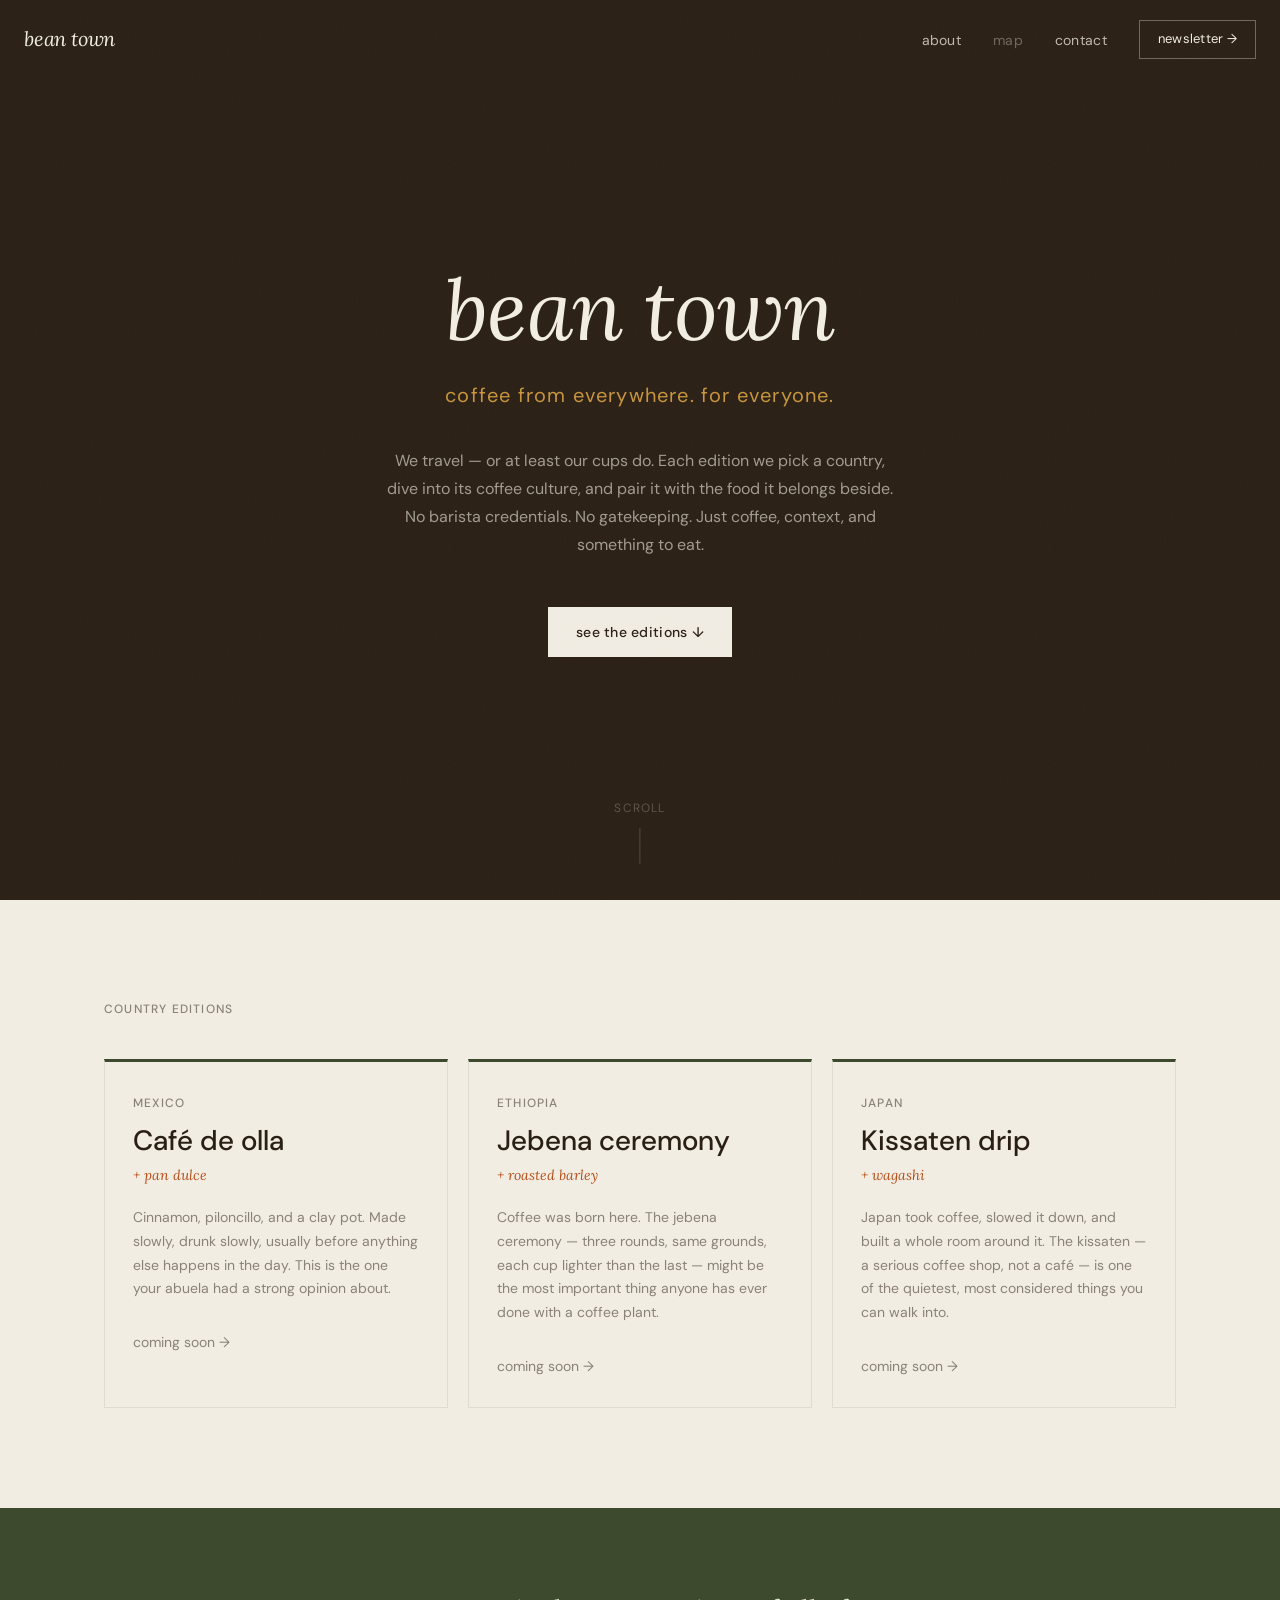
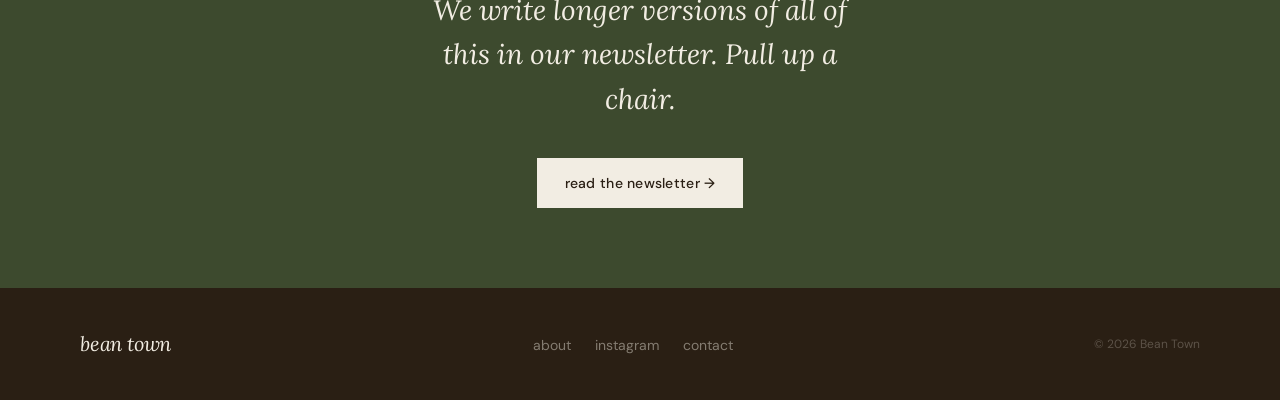
==== index.html @ 95173f51 "Initial commit — Bean Town v1" ====
<!DOCTYPE html>
<html lang="en">
<head>
  <meta charset="UTF-8">
  <meta name="viewport" content="width=device-width, initial-scale=1.0">
  <title>Bean Town — coffee from everywhere. for everyone.</title>
  <meta name="description" content="Bean Town is a coffee culture education brand. We explore the world through what people drink and what they eat alongside it. No gatekeeping. No extraction ratios.">
  <meta property="og:title" content="Bean Town">
  <meta property="og:description" content="Coffee from everywhere. For everyone.">
  <meta property="og:image" content="/assets/og-image.png">
  <meta property="og:type" content="website">
  <!-- TODO: Add og:url once domain is registered -->
  <meta name="twitter:card" content="summary_large_image">
  <link rel="preconnect" href="https://fonts.googleapis.com">
  <link rel="preconnect" href="https://fonts.gstatic.com" crossorigin>
  <link href="https://fonts.googleapis.com/css2?family=DM+Sans:ital,opsz,wght@0,9..40,400;0,9..40,500;1,9..40,400&family=Lora:ital,wght@1,400&display=swap" rel="stylesheet">
  <link rel="stylesheet" href="css/style.css">
</head>
<body>

  <!-- ─── Navigation ─── -->
  <nav class="site-nav" id="site-nav" role="navigation" aria-label="Main navigation">
    <a href="/" class="nav-logo" aria-label="Bean Town home">
      <span class="logo-text logo-text--light">bean town</span>
    </a>
    <ul class="nav-links" role="list">
      <li><a href="about.html">about</a></li>
      <!-- Map is blocked — coming soon -->
      <li><a href="map.html" class="muted" tabindex="-1" aria-hidden="true">map</a></li>
      <li><a href="contact.html">contact</a></li>
      <!-- TODO: Replace # with Substack URL once set up -->
      <li><a href="#" class="btn btn--outline">newsletter →</a></li>
    </ul>
    <button class="nav-toggle" id="nav-toggle" aria-label="Open navigation menu" aria-expanded="false">
      <span></span>
      <span></span>
      <span></span>
    </button>
  </nav>

  <!-- Mobile fullscreen menu -->
  <div class="mobile-menu" id="mobile-menu" aria-hidden="true" role="dialog" aria-label="Navigation menu">
    <a href="about.html">about</a>
    <a href="map.html" class="muted" aria-hidden="true">map (coming soon)</a>
    <a href="contact.html">contact</a>
    <!-- TODO: Replace # with Substack URL once set up -->
    <a href="#">newsletter →</a>
  </div>

  <main>

    <!-- ─── Hero ─── -->
    <section class="hero" aria-label="Introduction">
      <p class="hero__wordmark logo-text logo-text--light">bean town</p>
      <p class="hero__tagline">coffee from everywhere. for everyone.</p>
      <p class="hero__intro">
        We travel — or at least our cups do. Each edition we pick a country, dive into its coffee
        culture, and pair it with the food it belongs beside. No barista credentials. No gatekeeping.
        Just coffee, context, and something to eat.
      </p>
      <a href="#editions" class="btn btn--cream">see the editions ↓</a>
      <span class="hero__scroll" aria-hidden="true">scroll</span>
    </section>

    <!-- ─── Country editions ─── -->
    <section class="editions" id="editions" aria-label="Country editions">
      <p class="section-label">country editions</p>
      <div class="cards-grid">

        <article class="card">
          <p class="card__country">Mexico</p>
          <h2 class="card__prep">Café de olla</h2>
          <p class="card__pairing">+ pan dulce</p>
          <p class="card__copy">
            Cinnamon, piloncillo, and a clay pot. Made slowly, drunk slowly,
            usually before anything else happens in the day. This is the one
            your abuela had a strong opinion about.
          </p>
          <!-- TODO: Replace # with Substack edition URL once published -->
          <span class="card__link card__link--muted" aria-label="Coming soon">coming soon →</span>
        </article>

        <article class="card">
          <p class="card__country">Ethiopia</p>
          <h2 class="card__prep">Jebena ceremony</h2>
          <p class="card__pairing">+ roasted barley</p>
          <p class="card__copy">
            Coffee was born here. The jebena ceremony — three rounds, same grounds,
            each cup lighter than the last — might be the most important thing
            anyone has ever done with a coffee plant.
          </p>
          <!-- TODO: Replace # with Substack edition URL once published -->
          <span class="card__link card__link--muted" aria-label="Coming soon">coming soon →</span>
        </article>

        <article class="card">
          <p class="card__country">Japan</p>
          <h2 class="card__prep">Kissaten drip</h2>
          <p class="card__pairing">+ wagashi</p>
          <p class="card__copy">
            Japan took coffee, slowed it down, and built a whole room around it.
            The kissaten — a serious coffee shop, not a café — is one of the
            quietest, most considered things you can walk into.
          </p>
          <!-- TODO: Replace # with Substack edition URL once published -->
          <span class="card__link card__link--muted" aria-label="Coming soon">coming soon →</span>
        </article>

      </div>
    </section>

    <!-- ─── Newsletter CTA ─── -->
    <section class="newsletter-cta" id="newsletter" aria-label="Newsletter">
      <p class="newsletter-cta__copy">
        We write longer versions of all of this in our newsletter. Pull up a chair.
      </p>
      <!-- TODO: Replace # with Substack URL once set up -->
      <a href="#" class="btn btn--cream">read the newsletter →</a>
    </section>

  </main>

  <!-- ─── Footer ─── -->
  <footer class="site-footer" role="contentinfo">
    <div class="site-footer__inner">
      <a href="/" class="footer-logo" aria-label="Bean Town home">
        <span class="logo-text logo-text--light">bean town</span>
      </a>
      <ul class="footer-links" role="list">
        <li><a href="about.html">about</a></li>
        <!-- TODO: Replace # with Instagram URL once handle is confirmed -->
        <li><a href="#" aria-label="Bean Town on Instagram">instagram</a></li>
        <li><a href="contact.html">contact</a></li>
      </ul>
      <p class="footer-copy">© 2026 Bean Town</p>
    </div>
  </footer>

  <script src="js/main.js"></script>
</body>
</html>
---- css/style.css ----
/* === BEAN TOWN — style.css ===
   Mobile-first. No frameworks. Single stylesheet.
   Edit copy in HTML, edit styles here. */

/* ─── 1. Custom properties ─── */
:root {
  --olive:      #3D4A2E;
  --cream:      #F2EDE3;
  --terracotta: #B5501C;
  --espresso:   #2A1F14;
  --ochre:      #C8963E;
  --mid-green:  #5C6B3F;
  --warm-gray:  #8A8278;

  --font-sans:  'DM Sans', system-ui, sans-serif;
  --font-serif: 'Lora', Georgia, serif;

  /* Size scale: 12 / 14 / 16 / 20 / 28 / 38 / 52 */
  --text-xs:   12px;
  --text-sm:   14px;
  --text-base: 16px;
  --text-lg:   20px;
  --text-xl:   28px;
  --text-2xl:  38px;
  --text-3xl:  52px;

  --max-w:     1120px;
  --pad-x:     24px;
}

/* ─── 2. Reset ─── */
*, *::before, *::after {
  box-sizing: border-box;
  margin: 0;
  padding: 0;
}

html { scroll-behavior: smooth; }

body {
  font-family: var(--font-sans);
  font-size: var(--text-base);
  font-weight: 400;
  color: var(--espresso);
  background: var(--cream);
  line-height: 1.6;
  -webkit-font-smoothing: antialiased;
}

img {
  max-width: 100%;
  height: auto;
  display: block;
}

a { color: inherit; text-decoration: none; }

strong { font-weight: 500; }

/* ─── 3. Typography ─── */
h1, h2, h3, h4 {
  font-family: var(--font-sans);
  font-weight: 500;
  line-height: 1.2;
}

.logo-text {
  font-family: var(--font-serif);
  font-style: italic;
  font-weight: 400;
  color: var(--espresso);
  letter-spacing: -0.01em;
  text-decoration: none;
}

.logo-text--light { color: var(--cream); }

/* ─── 4. Layout ─── */
.container {
  width: 100%;
  max-width: var(--max-w);
  margin: 0 auto;
  padding: 0 var(--pad-x);
}

/* ─── 5. Navigation ─── */
.site-nav {
  position: fixed;
  top: 0;
  left: 0;
  right: 0;
  z-index: 100;
  padding: 20px var(--pad-x);
  display: flex;
  align-items: center;
  justify-content: space-between;
  transition: background 0.25s, box-shadow 0.25s;
}

.site-nav.scrolled {
  background: var(--espresso);
  box-shadow: 0 1px 0 rgba(242, 237, 227, 0.08);
}

.nav-logo {
  font-size: var(--text-lg);
  line-height: 1;
}

.nav-links {
  display: none;
  list-style: none;
  align-items: center;
  gap: 32px;
}

.nav-links a {
  font-size: var(--text-sm);
  font-weight: 400;
  color: var(--cream);
  opacity: 0.75;
  transition: opacity 0.15s;
  letter-spacing: 0.02em;
}

.nav-links a:hover { opacity: 1; }

.nav-links a.muted {
  opacity: 0.35;
  cursor: default;
  pointer-events: none;
}

.nav-links .btn {
  opacity: 1;
  padding: 8px 18px;
  font-size: 13px;
}

.nav-toggle {
  background: none;
  border: none;
  cursor: pointer;
  padding: 4px;
  display: flex;
  flex-direction: column;
  gap: 5px;
}

.nav-toggle span {
  display: block;
  width: 22px;
  height: 1.5px;
  background: var(--cream);
  transition: transform 0.2s, opacity 0.2s;
}

.nav-toggle.open span:nth-child(1) { transform: translateY(6.5px) rotate(45deg); }
.nav-toggle.open span:nth-child(2) { opacity: 0; }
.nav-toggle.open span:nth-child(3) { transform: translateY(-6.5px) rotate(-45deg); }

/* Mobile fullscreen menu */
.mobile-menu {
  position: fixed;
  inset: 0;
  background: var(--espresso);
  z-index: 99;
  display: flex;
  flex-direction: column;
  align-items: center;
  justify-content: center;
  gap: 40px;
  opacity: 0;
  pointer-events: none;
  transition: opacity 0.2s;
}

.mobile-menu.open {
  opacity: 1;
  pointer-events: auto;
}

.mobile-menu a {
  font-size: var(--text-2xl);
  font-weight: 500;
  color: var(--cream);
  letter-spacing: -0.01em;
  transition: color 0.15s;
}

.mobile-menu a:hover { color: var(--ochre); }

.mobile-menu a.muted {
  font-size: var(--text-lg);
  color: var(--warm-gray);
  font-weight: 400;
  pointer-events: none;
}

@media (min-width: 768px) {
  .nav-toggle  { display: none; }
  .nav-links   { display: flex; }
  .mobile-menu { display: none !important; }
}

/* ─── 6. Buttons ─── */
.btn {
  display: inline-flex;
  align-items: center;
  gap: 8px;
  padding: 14px 28px;
  font-family: var(--font-sans);
  font-size: var(--text-sm);
  font-weight: 500;
  letter-spacing: 0.02em;
  border: none;
  cursor: pointer;
  transition: background 0.15s, transform 0.1s, border-color 0.15s;
}

.btn--cream {
  background: var(--cream);
  color: var(--espresso);
}

.btn--cream:hover {
  background: #fff;
  transform: translateY(-1px);
}

.btn--outline {
  background: transparent;
  color: var(--cream);
  border: 1.5px solid rgba(242, 237, 227, 0.35);
}

.btn--outline:hover {
  border-color: rgba(242, 237, 227, 0.8);
}

/* ─── 7. Hero (index.html) ─── */
.hero {
  min-height: 100vh;
  background: var(--espresso);
  display: flex;
  flex-direction: column;
  align-items: center;
  justify-content: center;
  text-align: center;
  padding: 120px var(--pad-x) 100px;
  position: relative;
  overflow: hidden;
}

/* Subtle noise texture */
.hero::before {
  content: '';
  position: absolute;
  inset: 0;
  background-image: url("data:image/svg+xml,%3Csvg xmlns='http://www.w3.org/2000/svg' width='300' height='300'%3E%3Cfilter id='n'%3E%3CfeTurbulence type='fractalNoise' baseFrequency='0.75' numOctaves='4' stitchTiles='stitch'/%3E%3C/filter%3E%3Crect width='300' height='300' filter='url(%23n)' opacity='0.035'/%3E%3C/svg%3E");
  pointer-events: none;
}

.hero__wordmark {
  font-size: var(--text-3xl);
  margin-bottom: 24px;
  position: relative;
  line-height: 1.1;
}

.hero__tagline {
  font-size: var(--text-base);
  color: var(--ochre);
  font-weight: 400;
  letter-spacing: 0.06em;
  text-transform: lowercase;
  margin-bottom: 36px;
  position: relative;
}

.hero__intro {
  max-width: 520px;
  color: rgba(242, 237, 227, 0.6);
  font-size: var(--text-base);
  line-height: 1.75;
  position: relative;
  margin-bottom: 48px;
}

.hero__scroll {
  position: absolute;
  bottom: 36px;
  left: 50%;
  transform: translateX(-50%);
  color: rgba(242, 237, 227, 0.25);
  font-size: var(--text-xs);
  letter-spacing: 0.1em;
  text-transform: uppercase;
  display: flex;
  flex-direction: column;
  align-items: center;
  gap: 10px;
  white-space: nowrap;
}

.hero__scroll::after {
  content: '';
  display: block;
  width: 1px;
  height: 36px;
  background: rgba(242, 237, 227, 0.2);
  animation: scrollLine 2s ease-in-out infinite;
}

@keyframes scrollLine {
  0%   { transform: scaleY(0); transform-origin: top; }
  49%  { transform: scaleY(1); transform-origin: top; }
  50%  { transform: scaleY(1); transform-origin: bottom; }
  100% { transform: scaleY(0); transform-origin: bottom; }
}

@media (min-width: 640px) {
  .hero__wordmark { font-size: 68px; }
  .hero__tagline  { font-size: var(--text-lg); }
}

@media (min-width: 1024px) {
  .hero__wordmark { font-size: 84px; }
}

/* ─── 8. Country editions (index.html) ─── */
.editions {
  padding: 80px var(--pad-x);
  max-width: var(--max-w);
  margin: 0 auto;
}

.section-label {
  font-size: var(--text-xs);
  font-weight: 500;
  letter-spacing: 0.1em;
  text-transform: uppercase;
  color: var(--warm-gray);
  margin-bottom: 40px;
}

.cards-grid {
  display: grid;
  grid-template-columns: 1fr;
  gap: 20px;
}

.card {
  background: var(--cream);
  border: 1px solid rgba(61, 74, 46, 0.1);
  border-top: 3px solid var(--olive);
  padding: 32px 28px 28px;
  transition: border-top-color 0.2s, transform 0.15s, box-shadow 0.2s;
}

.card:hover {
  border-top-color: var(--terracotta);
  transform: translateY(-3px);
  box-shadow: 0 8px 32px rgba(42, 31, 20, 0.08);
}

.card__country {
  font-size: var(--text-xs);
  font-weight: 500;
  letter-spacing: 0.1em;
  text-transform: uppercase;
  color: var(--warm-gray);
  margin-bottom: 12px;
}

.card__prep {
  font-size: var(--text-xl);
  font-weight: 500;
  color: var(--espresso);
  line-height: 1.15;
  margin-bottom: 6px;
}

.card__pairing {
  font-family: var(--font-serif);
  font-style: italic;
  font-size: var(--text-sm);
  color: var(--terracotta);
  margin-bottom: 20px;
}

.card__copy {
  font-size: var(--text-sm);
  color: var(--warm-gray);
  line-height: 1.7;
  margin-bottom: 28px;
}

.card__link {
  font-size: var(--text-sm);
  font-weight: 500;
  color: var(--olive);
  display: inline-flex;
  align-items: center;
  gap: 6px;
  transition: color 0.15s, gap 0.15s;
}

.card__link:hover {
  color: var(--terracotta);
  gap: 10px;
}

.card__link--muted {
  color: var(--warm-gray);
  font-weight: 400;
  pointer-events: none;
}

@media (min-width: 640px) {
  .cards-grid { grid-template-columns: 1fr 1fr; }
}

@media (min-width: 1024px) {
  .cards-grid { grid-template-columns: 1fr 1fr 1fr; }
  .editions   { padding: 100px var(--pad-x); }
}

/* ─── 9. Newsletter CTA ─── */
.newsletter-cta {
  background: var(--olive);
  padding: 80px var(--pad-x);
  text-align: center;
}

.newsletter-cta__copy {
  font-family: var(--font-serif);
  font-style: italic;
  font-size: var(--text-lg);
  color: var(--cream);
  max-width: 460px;
  margin: 0 auto 36px;
  line-height: 1.6;
}

@media (min-width: 768px) {
  .newsletter-cta__copy { font-size: var(--text-xl); }
}

/* ─── 10. Footer ─── */
.site-footer {
  background: var(--espresso);
  padding: 40px var(--pad-x);
}

.site-footer__inner {
  max-width: var(--max-w);
  margin: 0 auto;
  display: flex;
  flex-direction: column;
  align-items: center;
  gap: 20px;
  text-align: center;
}

.footer-logo { font-size: var(--text-lg); }

.footer-links {
  display: flex;
  gap: 24px;
  list-style: none;
}

.footer-links a {
  font-size: var(--text-sm);
  color: rgba(242, 237, 227, 0.45);
  transition: color 0.15s;
}

.footer-links a:hover { color: var(--cream); }

.footer-copy {
  font-size: var(--text-xs);
  color: rgba(242, 237, 227, 0.25);
}

@media (min-width: 768px) {
  .site-footer__inner {
    flex-direction: row;
    justify-content: space-between;
    text-align: left;
  }
}

/* ─── 11. Page hero (shared: about, contact) ─── */
.page-hero {
  background: var(--espresso);
  padding: 140px var(--pad-x) 72px;
  text-align: center;
}

.page-hero__title {
  font-size: var(--text-2xl);
  color: var(--cream);
  font-weight: 500;
  margin-bottom: 16px;
}

.page-hero__subtitle {
  font-size: var(--text-base);
  color: rgba(242, 237, 227, 0.55);
  max-width: 420px;
  margin: 0 auto;
  line-height: 1.65;
}

@media (min-width: 768px) {
  .page-hero__title { font-size: var(--text-3xl); }
}

/* ─── 12. About page ─── */
.manifesto {
  padding: 80px var(--pad-x);
  max-width: 700px;
  margin: 0 auto;
}

.manifesto__pull {
  font-family: var(--font-serif);
  font-style: italic;
  font-size: var(--text-lg);
  color: var(--olive);
  line-height: 1.5;
  border-left: 3px solid var(--terracotta);
  padding-left: 24px;
  margin-bottom: 36px;
}

.manifesto p {
  font-size: var(--text-base);
  color: var(--espresso);
  line-height: 1.8;
  margin-bottom: 20px;
}

.manifesto p:last-child { margin-bottom: 0; }

@media (min-width: 768px) {
  .manifesto__pull { font-size: var(--text-xl); }
}

.founders-grid {
  padding: 0 var(--pad-x) 80px;
  max-width: var(--max-w);
  margin: 0 auto;
  display: grid;
  grid-template-columns: 1fr;
  gap: 56px;
}

@media (min-width: 768px) {
  .founders-grid {
    grid-template-columns: 1fr 1fr;
    gap: 80px;
  }
}

.founder { display: flex; flex-direction: column; gap: 16px; }

.founder__label {
  font-size: var(--text-xs);
  font-weight: 500;
  letter-spacing: 0.1em;
  text-transform: uppercase;
  color: var(--terracotta);
}

.founder__name {
  font-size: var(--text-2xl);
  font-weight: 500;
  color: var(--espresso);
  margin-bottom: 0;
}

.founder__location {
  font-size: var(--text-sm);
  color: var(--warm-gray);
  margin-top: -8px;
}

.founder p {
  font-size: var(--text-base);
  color: var(--espresso);
  line-height: 1.75;
}

/* 4th wave section */
.wave-section {
  background: var(--espresso);
  padding: 80px var(--pad-x);
}

.wave-section__inner {
  max-width: 700px;
  margin: 0 auto;
}

.wave-section h2 {
  font-size: var(--text-xl);
  color: var(--cream);
  font-weight: 500;
  margin-bottom: 40px;
}

.wave-list {
  list-style: none;
  display: flex;
  flex-direction: column;
  gap: 24px;
  margin-bottom: 40px;
}

.wave-list li {
  font-size: var(--text-base);
  color: rgba(242, 237, 227, 0.65);
  line-height: 1.7;
  padding-left: 28px;
  position: relative;
}

.wave-list li::before {
  content: attr(data-wave);
  position: absolute;
  left: 0;
  color: var(--ochre);
  font-weight: 500;
  font-size: var(--text-sm);
}

.wave-list li strong { color: var(--cream); }

.wave-section > .wave-section__inner > p {
  font-size: var(--text-base);
  color: rgba(242, 237, 227, 0.5);
  line-height: 1.75;
  font-style: italic;
  font-family: var(--font-serif);
}

/* ─── 13. Contact page ─── */
.contact-section {
  padding: 80px var(--pad-x);
  max-width: 660px;
  margin: 0 auto;
}

.contact-section h2 {
  font-size: var(--text-xl);
  font-weight: 500;
  color: var(--espresso);
  margin-bottom: 12px;
}

.contact-section .subtitle {
  font-size: var(--text-base);
  color: var(--warm-gray);
  margin-bottom: 48px;
  line-height: 1.7;
}

.form-embed {
  width: 100%;
  min-height: 640px;
  border: none;
  background: transparent;
  display: block;
}

.form-placeholder {
  background: rgba(61, 74, 46, 0.05);
  border: 1px dashed rgba(61, 74, 46, 0.2);
  padding: 56px 32px;
  text-align: center;
}

.form-placeholder p {
  font-size: var(--text-sm);
  color: var(--warm-gray);
  line-height: 1.65;
  margin-bottom: 8px;
}

.form-placeholder p:last-child { margin-bottom: 0; }

.form-placeholder a { color: var(--terracotta); }
.form-placeholder a:hover { text-decoration: underline; }

/* ─── 14. Map placeholder ─── */
.map-placeholder {
  min-height: 60vh;
  display: flex;
  flex-direction: column;
  align-items: center;
  justify-content: center;
  text-align: center;
  padding: 80px var(--pad-x);
  gap: 16px;
}

.map-placeholder__title {
  font-size: var(--text-xl);
  font-weight: 500;
  color: var(--espresso);
}

.map-placeholder__sub {
  font-size: var(--text-base);
  color: var(--warm-gray);
  max-width: 360px;
  line-height: 1.65;
}

/* ─── 15. 404 page ─── */
.not-found {
  min-height: 100vh;
  background: var(--espresso);
  display: flex;
  flex-direction: column;
  align-items: center;
  justify-content: center;
  text-align: center;
  padding: var(--pad-x);
  gap: 20px;
  position: relative;
}

.not-found__code {
  position: absolute;
  font-size: 200px;
  font-weight: 500;
  color: rgba(242, 237, 227, 0.04);
  line-height: 1;
  user-select: none;
  pointer-events: none;
  letter-spacing: -0.05em;
}

.not-found__message {
  font-size: var(--text-xl);
  color: var(--cream);
  font-weight: 500;
  position: relative;
}

.not-found__sub {
  font-size: var(--text-base);
  color: rgba(242, 237, 227, 0.45);
  max-width: 320px;
  line-height: 1.7;
  position: relative;
}

.not-found__sub a {
  color: var(--ochre);
  transition: opacity 0.15s;
}

.not-found__sub a:hover { opacity: 0.75; }

@media (min-width: 768px) {
  .not-found__code    { font-size: 320px; }
  .not-found__message { font-size: var(--text-2xl); }
}
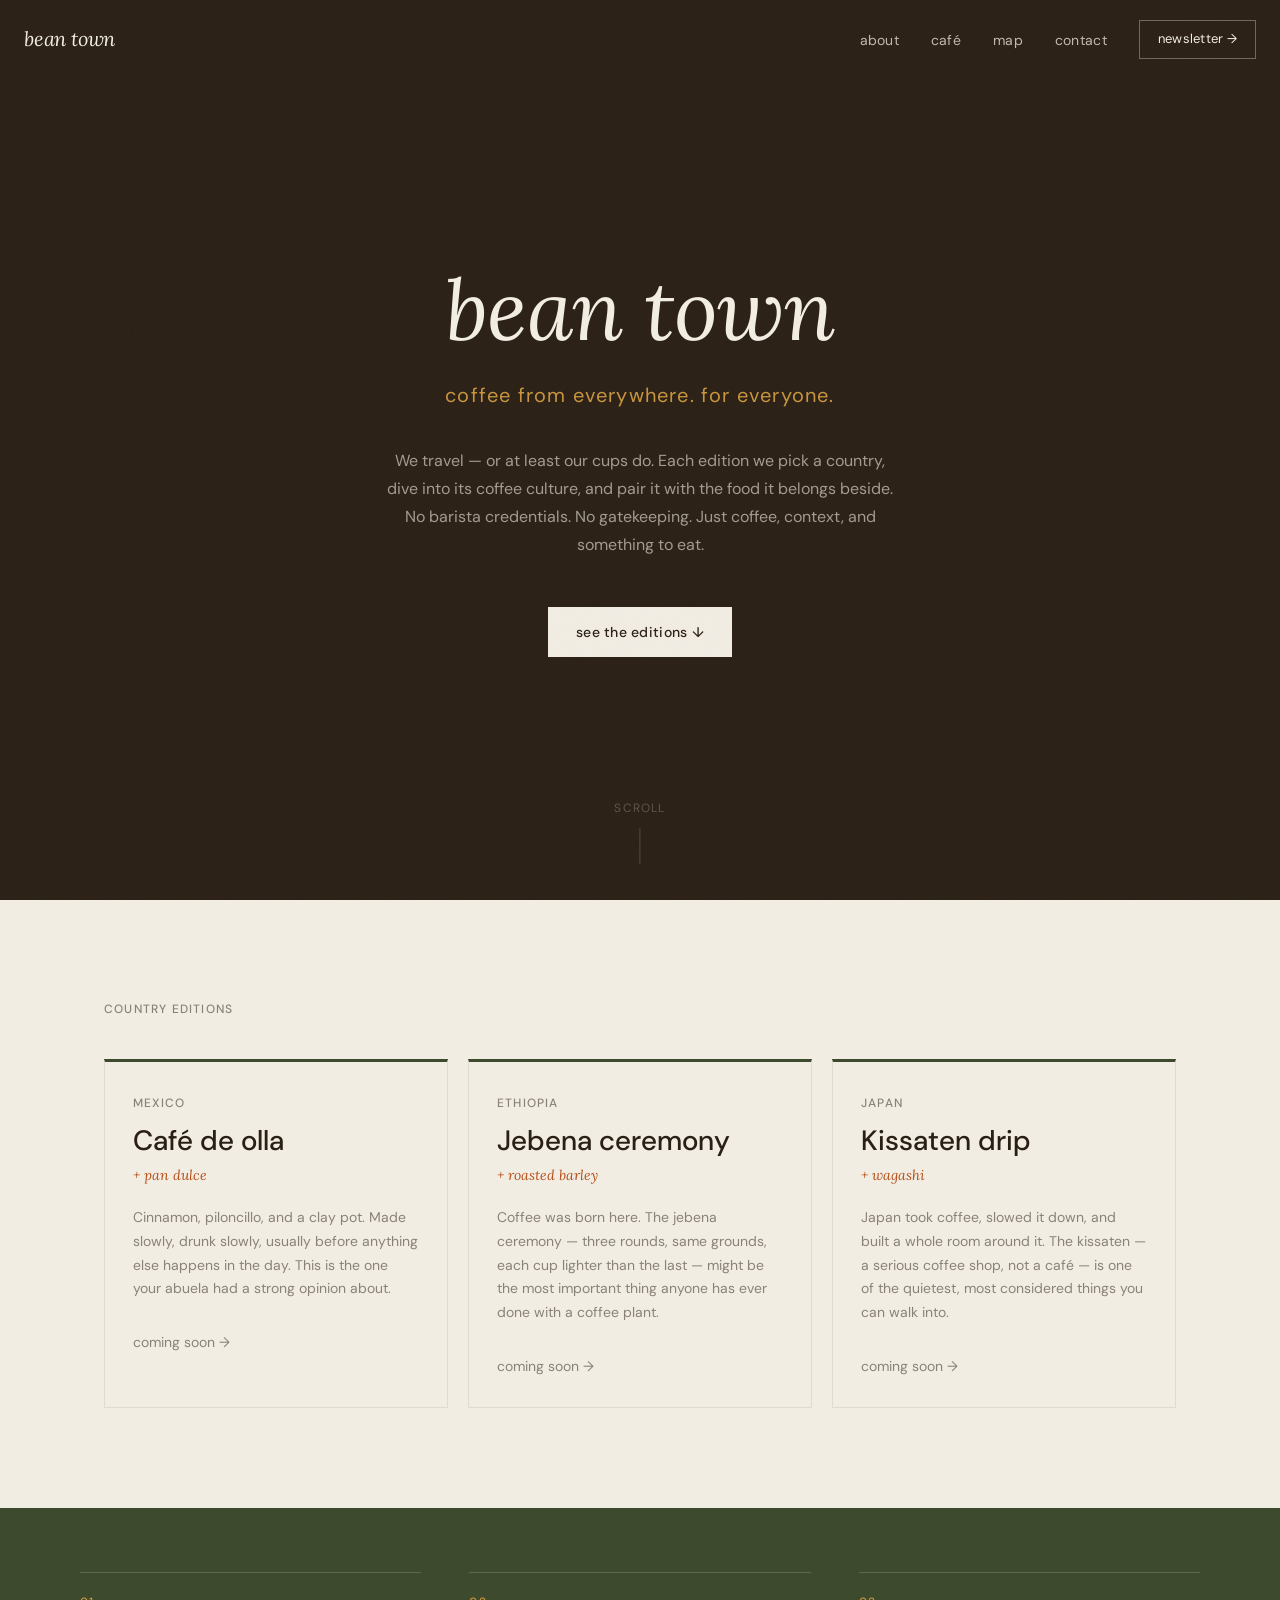
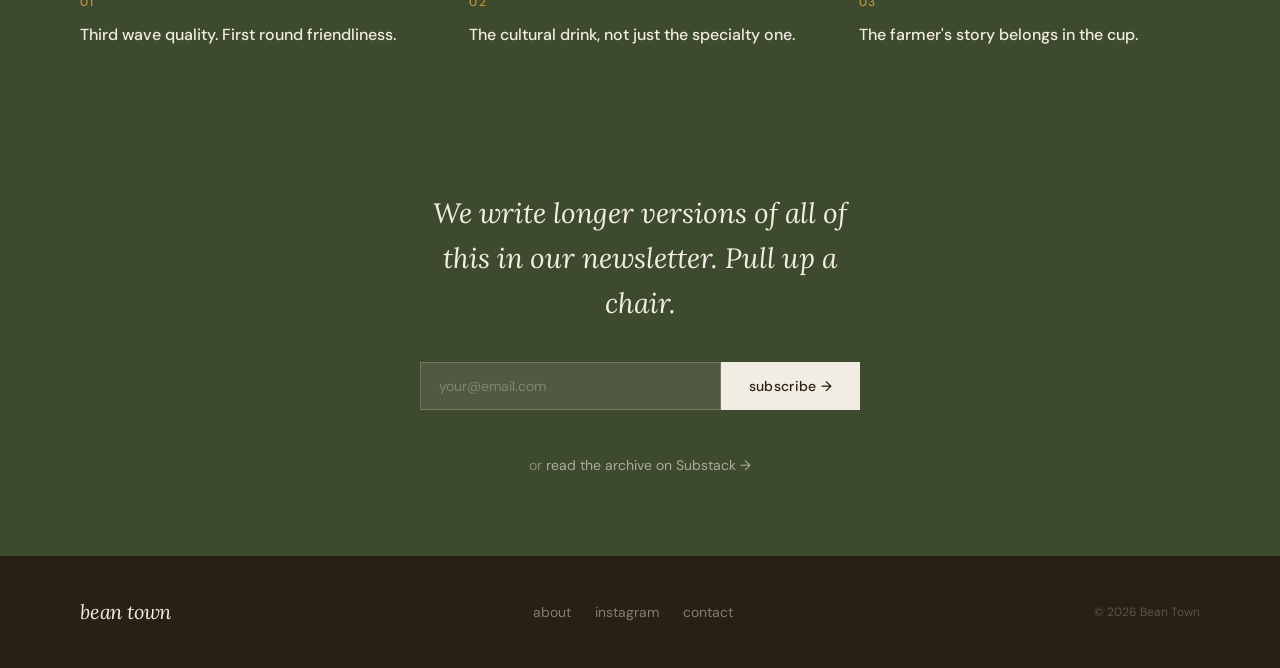
==== commit 86512ec1: "Add café concept page, rebuild map with Leaflet, homepage email capture + values strip - cafe.html: " ====
--- a/index.html
+++ b/index.html
@@ -25,8 +25,8 @@
     </a>
     <ul class="nav-links" role="list">
       <li><a href="about.html">about</a></li>
-      <!-- Map is blocked — coming soon -->
-      <li><a href="map.html" class="muted" tabindex="-1" aria-hidden="true">map</a></li>
+      <li><a href="cafe.html">café</a></li>
+      <li><a href="map.html">map</a></li>
       <li><a href="contact.html">contact</a></li>
       <!-- TODO: Replace # with Substack URL once set up -->
       <li><a href="#" class="btn btn--outline">newsletter →</a></li>
@@ -41,7 +41,8 @@
   <!-- Mobile fullscreen menu -->
   <div class="mobile-menu" id="mobile-menu" aria-hidden="true" role="dialog" aria-label="Navigation menu">
     <a href="about.html">about</a>
-    <a href="map.html" class="muted" aria-hidden="true">map (coming soon)</a>
+    <a href="cafe.html">café</a>
+    <a href="map.html">map</a>
     <a href="contact.html">contact</a>
     <!-- TODO: Replace # with Substack URL once set up -->
     <a href="#">newsletter →</a>
@@ -109,13 +110,38 @@
       </div>
     </section>
 
+    <!-- ─── Values strip ─── -->
+    <section class="values-strip" aria-label="What we believe">
+      <div class="values-strip__inner">
+        <div class="value-item">
+          <p class="value-item__num">01</p>
+          <p>Third wave quality. First round friendliness.</p>
+        </div>
+        <div class="value-item">
+          <p class="value-item__num">02</p>
+          <p>The cultural drink, not just the specialty one.</p>
+        </div>
+        <div class="value-item">
+          <p class="value-item__num">03</p>
+          <p>The farmer's story belongs in the cup.</p>
+        </div>
+      </div>
+    </section>
+
     <!-- ─── Newsletter CTA ─── -->
     <section class="newsletter-cta" id="newsletter" aria-label="Newsletter">
       <p class="newsletter-cta__copy">
         We write longer versions of all of this in our newsletter. Pull up a chair.
       </p>
+      <!-- TODO: Replace REPLACE_WITH_YOUR_FORMSPREE_ID with your Formspree form ID from formspree.io -->
+      <form class="email-capture" id="home-email-form" action="https://formspree.io/f/REPLACE_WITH_YOUR_FORMSPREE_ID" method="POST" novalidate aria-label="Newsletter sign-up">
+        <label for="home-email" class="sr-only">Your email address</label>
+        <input type="email" id="home-email" name="email" placeholder="your@email.com" required autocomplete="email">
+        <button type="submit" class="btn btn--cream">subscribe →</button>
+      </form>
+      <p class="email-capture__feedback" id="home-email-feedback" aria-live="polite"></p>
       <!-- TODO: Replace # with Substack URL once set up -->
-      <a href="#" class="btn btn--cream">read the newsletter →</a>
+      <p class="newsletter-cta__sub">or <a href="#">read the archive on Substack →</a></p>
     </section>
 
   </main>
--- a/css/style.css
+++ b/css/style.css
@@ -771,3 +771,600 @@
   .not-found__code    { font-size: 320px; }
   .not-found__message { font-size: var(--text-2xl); }
 }
+
+/* ─── 16. Screen-reader only ─── */
+.sr-only {
+  position: absolute;
+  width: 1px; height: 1px;
+  padding: 0; margin: -1px;
+  overflow: hidden;
+  clip: rect(0,0,0,0);
+  white-space: nowrap;
+  border: 0;
+}
+
+/* ─── 17. Scroll reveal ─── */
+.reveal {
+  opacity: 0;
+  transform: translateY(14px);
+  transition: opacity 0.5s ease, transform 0.5s ease;
+}
+
+.reveal.visible {
+  opacity: 1;
+  transform: none;
+}
+
+/* ─── 18. Email capture form ─── */
+.email-capture {
+  display: flex;
+  flex-direction: column;
+  gap: 10px;
+  width: 100%;
+  max-width: 440px;
+  margin: 0 auto;
+}
+
+.email-capture input[type="email"] {
+  width: 100%;
+  padding: 14px 18px;
+  font-family: var(--font-sans);
+  font-size: var(--text-sm);
+  background: rgba(242, 237, 227, 0.1);
+  border: 1px solid rgba(242, 237, 227, 0.2);
+  color: var(--cream);
+  outline: none;
+  transition: border-color 0.15s;
+  -webkit-appearance: none;
+}
+
+.email-capture input[type="email"]::placeholder {
+  color: rgba(242, 237, 227, 0.3);
+}
+
+.email-capture input[type="email"]:focus {
+  border-color: rgba(242, 237, 227, 0.55);
+}
+
+.email-capture .btn {
+  width: 100%;
+  justify-content: center;
+}
+
+.email-capture__feedback {
+  font-size: var(--text-sm);
+  color: var(--ochre);
+  text-align: center;
+  min-height: 20px;
+  margin-top: 4px;
+}
+
+@media (min-width: 480px) {
+  .email-capture { flex-direction: row; gap: 0; }
+  .email-capture input[type="email"] { flex: 1; }
+  .email-capture .btn { width: auto; white-space: nowrap; }
+}
+
+/* Substack fallback link */
+.newsletter-cta__sub {
+  font-size: var(--text-sm);
+  color: rgba(242, 237, 227, 0.4);
+  margin-top: 20px;
+}
+
+.newsletter-cta__sub a {
+  color: rgba(242, 237, 227, 0.6);
+  transition: color 0.15s;
+}
+
+.newsletter-cta__sub a:hover { color: var(--cream); }
+
+/* ─── 19. Values strip (index.html) ─── */
+.values-strip {
+  background: var(--olive);
+  padding: 64px var(--pad-x);
+}
+
+.values-strip__inner {
+  max-width: var(--max-w);
+  margin: 0 auto;
+  display: grid;
+  grid-template-columns: 1fr;
+  gap: 32px;
+}
+
+@media (min-width: 640px) {
+  .values-strip__inner { grid-template-columns: 1fr 1fr 1fr; gap: 48px; }
+}
+
+.value-item {
+  display: flex;
+  flex-direction: column;
+  gap: 10px;
+  padding-top: 20px;
+  border-top: 1px solid rgba(242, 237, 227, 0.18);
+}
+
+.value-item__num {
+  font-size: var(--text-xs);
+  font-weight: 500;
+  letter-spacing: 0.1em;
+  color: var(--ochre);
+}
+
+.value-item p:last-child {
+  font-size: var(--text-base);
+  color: var(--cream);
+  line-height: 1.6;
+  font-weight: 500;
+}
+
+/* ─── 20. Café page ─── */
+.page-hero__kicker {
+  font-size: var(--text-xs);
+  font-weight: 500;
+  letter-spacing: 0.1em;
+  text-transform: uppercase;
+  color: var(--terracotta);
+  margin-bottom: 16px;
+}
+
+/* Café intro */
+.cafe-intro {
+  padding: 80px var(--pad-x);
+  max-width: var(--max-w);
+  margin: 0 auto;
+  display: grid;
+  grid-template-columns: 1fr;
+  gap: 40px;
+  align-items: start;
+}
+
+@media (min-width: 900px) {
+  .cafe-intro { grid-template-columns: 1fr 1fr; gap: 80px; padding: 100px var(--pad-x); }
+}
+
+.cafe-intro__pull {
+  font-family: var(--font-serif);
+  font-style: italic;
+  font-size: var(--text-lg);
+  color: var(--olive);
+  line-height: 1.55;
+  border-left: 3px solid var(--terracotta);
+  padding-left: 24px;
+}
+
+@media (min-width: 900px) {
+  .cafe-intro__pull { font-size: var(--text-xl); }
+}
+
+.cafe-intro__body {
+  display: flex;
+  flex-direction: column;
+  gap: 20px;
+}
+
+.cafe-intro__body p {
+  font-size: var(--text-base);
+  color: var(--espresso);
+  line-height: 1.8;
+}
+
+/* Principles */
+.cafe-principles {
+  padding: 0 var(--pad-x) 80px;
+}
+
+.cafe-principles__inner {
+  max-width: var(--max-w);
+  margin: 0 auto;
+}
+
+.principles-grid {
+  display: grid;
+  grid-template-columns: 1fr;
+  gap: 40px;
+  margin-top: 40px;
+}
+
+@media (min-width: 768px) {
+  .principles-grid { grid-template-columns: 1fr 1fr 1fr; }
+  .cafe-principles { padding-bottom: 100px; }
+}
+
+.principle {
+  display: flex;
+  flex-direction: column;
+  gap: 14px;
+  padding-top: 24px;
+  border-top: 2px solid var(--olive);
+}
+
+.principle__num {
+  font-size: var(--text-xs);
+  font-weight: 500;
+  letter-spacing: 0.1em;
+  color: var(--terracotta);
+}
+
+.principle__title {
+  font-size: var(--text-xl);
+  font-weight: 500;
+  color: var(--espresso);
+  line-height: 1.15;
+}
+
+.principle__body {
+  font-size: var(--text-sm);
+  color: var(--warm-gray);
+  line-height: 1.75;
+}
+
+/* Bar journey */
+.cafe-bar {
+  background: var(--espresso);
+  padding: 80px var(--pad-x);
+}
+
+.cafe-bar__inner {
+  max-width: 720px;
+  margin: 0 auto;
+}
+
+.section-label--light {
+  color: rgba(242, 237, 227, 0.3);
+}
+
+.cafe-bar__title {
+  font-size: var(--text-xl);
+  color: var(--cream);
+  font-weight: 500;
+  margin: 16px 0 24px;
+}
+
+.cafe-bar__intro {
+  font-size: var(--text-base);
+  color: rgba(242, 237, 227, 0.6);
+  line-height: 1.75;
+  margin-bottom: 48px;
+}
+
+.bar-steps {
+  list-style: none;
+}
+
+.bar-step {
+  display: grid;
+  grid-template-columns: 44px 1fr;
+  gap: 16px;
+  padding: 28px 0;
+  border-bottom: 1px solid rgba(242, 237, 227, 0.07);
+  align-items: start;
+}
+
+.bar-step:last-child { border-bottom: none; }
+
+.bar-step__num {
+  font-size: var(--text-lg);
+  font-weight: 500;
+  color: var(--ochre);
+  line-height: 1.5;
+}
+
+.bar-step__title {
+  font-size: var(--text-base);
+  font-weight: 500;
+  color: var(--cream);
+  margin-bottom: 8px;
+}
+
+.bar-step__body {
+  font-size: var(--text-sm);
+  color: rgba(242, 237, 227, 0.5);
+  line-height: 1.75;
+}
+
+.cafe-bar__footnote {
+  margin-top: 40px;
+  font-size: var(--text-sm);
+  color: rgba(242, 237, 227, 0.3);
+  font-style: italic;
+  font-family: var(--font-serif);
+  border-left: 2px solid rgba(242, 237, 227, 0.1);
+  padding-left: 16px;
+  line-height: 1.65;
+}
+
+@media (min-width: 768px) {
+  .cafe-bar { padding: 100px var(--pad-x); }
+  .cafe-bar__title { font-size: var(--text-2xl); }
+}
+
+/* Café menu */
+.cafe-menu { padding-top: 80px; }
+
+.cafe-menu__intro {
+  font-size: var(--text-base);
+  color: var(--warm-gray);
+  max-width: 560px;
+  margin-bottom: 40px;
+  line-height: 1.75;
+}
+
+@media (min-width: 1024px) {
+  .cafe-menu { padding-top: 100px; }
+}
+
+/* Café space */
+.cafe-space {
+  background: var(--olive);
+  padding: 80px var(--pad-x);
+}
+
+.cafe-space__inner {
+  max-width: var(--max-w);
+  margin: 0 auto;
+}
+
+.cafe-space__grid {
+  display: grid;
+  grid-template-columns: 1fr;
+  gap: 40px;
+  margin-top: 40px;
+}
+
+@media (min-width: 768px) {
+  .cafe-space__grid { grid-template-columns: 1fr 1fr 1fr; gap: 56px; }
+  .cafe-space { padding: 100px var(--pad-x); }
+}
+
+.space-detail {
+  display: flex;
+  flex-direction: column;
+  gap: 14px;
+}
+
+.space-detail__title {
+  font-size: var(--text-sm);
+  font-weight: 500;
+  letter-spacing: 0.03em;
+  color: var(--cream);
+  border-top: 1px solid rgba(242, 237, 227, 0.2);
+  padding-top: 20px;
+}
+
+.space-detail p:last-child {
+  font-size: var(--text-sm);
+  color: rgba(242, 237, 227, 0.6);
+  line-height: 1.75;
+}
+
+/* Café CTA */
+.cafe-cta .newsletter-cta__copy { max-width: 500px; }
+
+/* ─── 21. Map page ─── */
+.site-nav--solid {
+  background: var(--espresso);
+}
+
+.map-header {
+  background: var(--espresso);
+  padding: 120px var(--pad-x) 40px;
+  display: flex;
+  flex-direction: column;
+  gap: 16px;
+}
+
+@media (min-width: 768px) {
+  .map-header {
+    flex-direction: row;
+    align-items: flex-end;
+    justify-content: space-between;
+    padding-bottom: 28px;
+  }
+}
+
+.map-header__inner {
+  display: flex;
+  flex-direction: column;
+  gap: 12px;
+}
+
+.map-header__title {
+  font-size: var(--text-2xl);
+  font-weight: 500;
+  color: var(--cream);
+  line-height: 1.1;
+}
+
+.map-header__sub {
+  font-size: var(--text-sm);
+  color: rgba(242, 237, 227, 0.5);
+  max-width: 480px;
+  line-height: 1.65;
+}
+
+.map-filters {
+  display: flex;
+  gap: 8px;
+  margin-top: 8px;
+  flex-wrap: wrap;
+}
+
+.map-filter {
+  background: transparent;
+  border: 1px solid rgba(242, 237, 227, 0.2);
+  color: rgba(242, 237, 227, 0.5);
+  font-family: var(--font-sans);
+  font-size: var(--text-xs);
+  font-weight: 500;
+  letter-spacing: 0.06em;
+  padding: 6px 14px;
+  cursor: pointer;
+  transition: border-color 0.15s, color 0.15s, background 0.15s;
+}
+
+.map-filter:hover {
+  color: var(--cream);
+  border-color: rgba(242, 237, 227, 0.45);
+}
+
+.map-filter.active {
+  background: var(--terracotta);
+  border-color: var(--terracotta);
+  color: var(--cream);
+}
+
+.map-legend {
+  display: flex;
+  gap: 20px;
+  align-self: flex-end;
+  padding-bottom: 4px;
+}
+
+.map-legend__item {
+  display: flex;
+  align-items: center;
+  gap: 8px;
+  font-size: var(--text-xs);
+  color: rgba(242, 237, 227, 0.4);
+  letter-spacing: 0.05em;
+}
+
+.map-legend__item::before {
+  content: '';
+  display: block;
+  width: 10px;
+  height: 10px;
+  border-radius: 50%;
+}
+
+.map-legend__item--verified::before { background: var(--terracotta); }
+.map-legend__item--researching::before { background: var(--warm-gray); opacity: 0.5; }
+
+.map-wrapper {
+  height: 60vh;
+  min-height: 400px;
+  width: 100%;
+  background: var(--espresso);
+}
+
+#bean-town-map {
+  height: 100%;
+  width: 100%;
+}
+
+/* Custom map pin */
+.map-pin {
+  width: 14px;
+  height: 14px;
+  border-radius: 50%;
+  border: 2px solid rgba(42, 31, 20, 0.4);
+  transition: transform 0.15s;
+  cursor: pointer;
+}
+
+.map-pin:hover { transform: scale(1.4); }
+
+/* Leaflet popup overrides */
+.bt-popup .leaflet-popup-content-wrapper {
+  background: var(--espresso);
+  color: var(--cream);
+  border-radius: 0;
+  border: 1px solid rgba(242, 237, 227, 0.1);
+  box-shadow: 0 8px 32px rgba(0,0,0,0.5);
+}
+
+.bt-popup .leaflet-popup-tip {
+  background: var(--espresso);
+}
+
+.bt-popup .leaflet-popup-content {
+  margin: 18px 20px;
+  font-family: var(--font-sans);
+}
+
+.bt-popup .leaflet-popup-close-button {
+  color: rgba(242, 237, 227, 0.35) !important;
+  font-size: 18px !important;
+  top: 6px !important;
+  right: 8px !important;
+}
+
+.bt-popup .leaflet-popup-close-button:hover {
+  color: var(--cream) !important;
+}
+
+/* Leaflet zoom control */
+.leaflet-control-zoom a {
+  background: var(--espresso) !important;
+  color: rgba(242, 237, 227, 0.6) !important;
+  border-color: rgba(242, 237, 227, 0.1) !important;
+}
+
+.leaflet-control-zoom a:hover {
+  background: var(--olive) !important;
+  color: var(--cream) !important;
+}
+
+.map-popup__city {
+  font-size: var(--text-xs);
+  font-weight: 500;
+  letter-spacing: 0.1em;
+  text-transform: uppercase;
+  color: var(--warm-gray);
+  margin-bottom: 6px;
+}
+
+.map-popup__name {
+  font-size: var(--text-base);
+  font-weight: 500;
+  color: var(--cream);
+  line-height: 1.3;
+  margin-bottom: 6px;
+}
+
+.map-popup__name--muted {
+  color: var(--warm-gray);
+  font-style: italic;
+  font-weight: 400;
+}
+
+.map-popup__type {
+  display: inline-block;
+  font-size: 11px;
+  letter-spacing: 0.08em;
+  text-transform: uppercase;
+  color: var(--terracotta);
+  margin-bottom: 10px;
+}
+
+.map-popup__note {
+  font-size: var(--text-sm);
+  color: rgba(242, 237, 227, 0.55);
+  line-height: 1.65;
+  margin-top: 8px;
+}
+
+/* Map suggest section */
+.map-suggest {
+  background: var(--espresso);
+  padding: 56px var(--pad-x);
+  text-align: center;
+  border-top: 1px solid rgba(242, 237, 227, 0.06);
+}
+
+.map-suggest__copy {
+  font-family: var(--font-serif);
+  font-style: italic;
+  font-size: var(--text-base);
+  color: rgba(242, 237, 227, 0.5);
+  max-width: 440px;
+  margin: 0 auto 28px;
+  line-height: 1.65;
+}
+
+@media (min-width: 768px) {
+  .map-header__title { font-size: var(--text-3xl); }
+  .map-wrapper { height: 70vh; }
+}
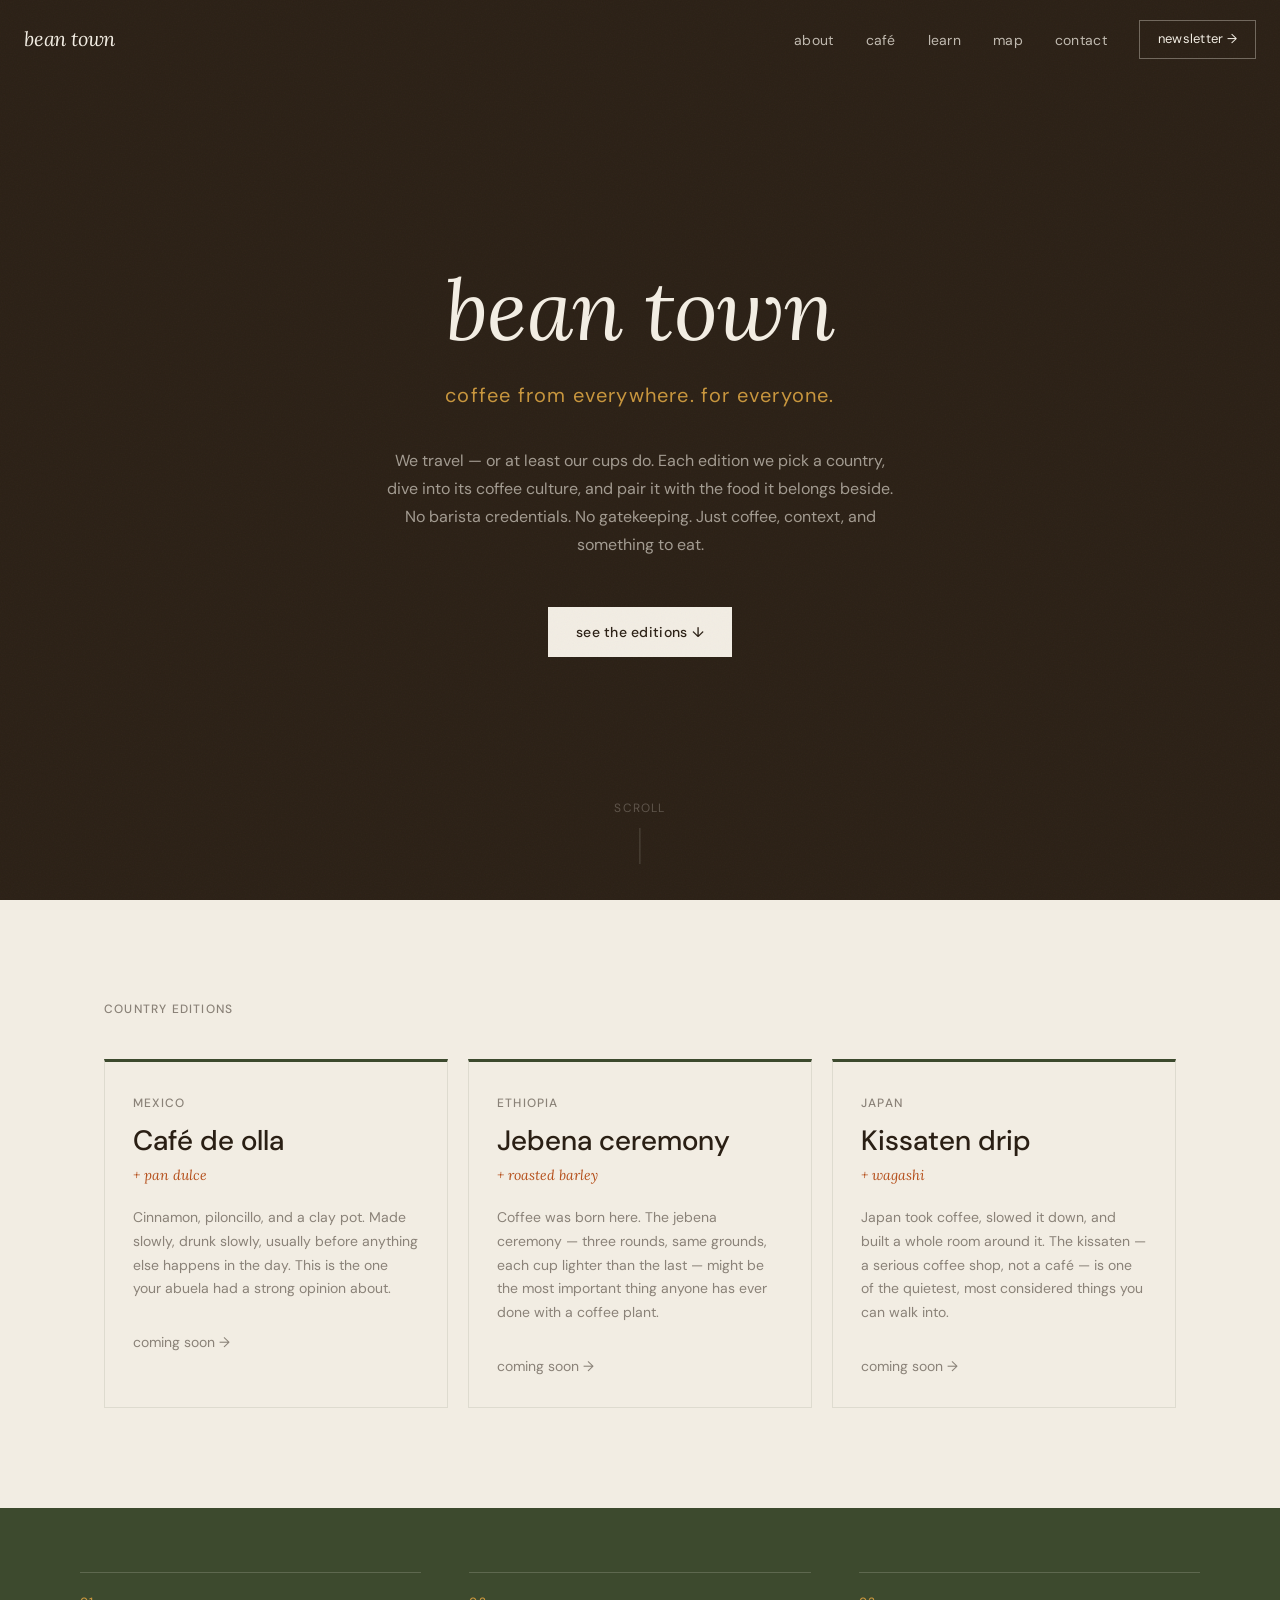
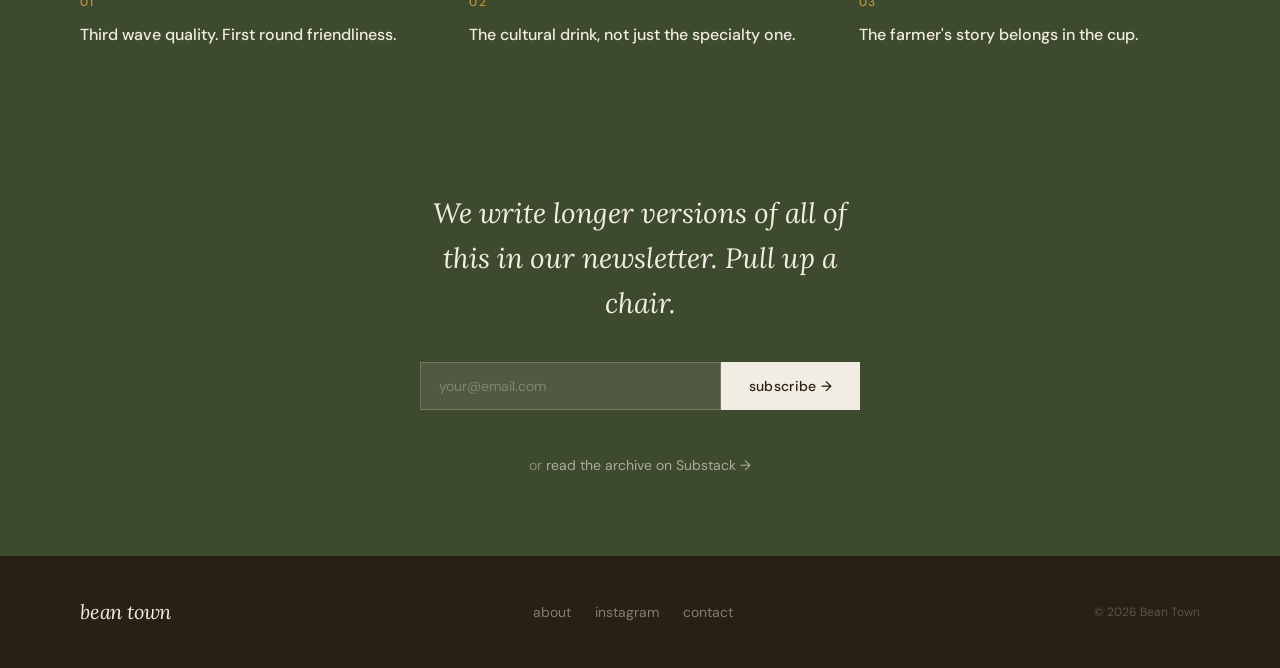
==== commit f3fa2e10: "Add learn page, Mexico regions map, founder portraits, Formspree wired - learn.html: new page — inte" ====
--- a/index.html
+++ b/index.html
@@ -26,6 +26,7 @@
     <ul class="nav-links" role="list">
       <li><a href="about.html">about</a></li>
       <li><a href="cafe.html">café</a></li>
+      <li><a href="learn.html">learn</a></li>
       <li><a href="map.html">map</a></li>
       <li><a href="contact.html">contact</a></li>
       <!-- TODO: Replace # with Substack URL once set up -->
@@ -42,6 +43,7 @@
   <div class="mobile-menu" id="mobile-menu" aria-hidden="true" role="dialog" aria-label="Navigation menu">
     <a href="about.html">about</a>
     <a href="cafe.html">café</a>
+    <a href="learn.html">learn</a>
     <a href="map.html">map</a>
     <a href="contact.html">contact</a>
     <!-- TODO: Replace # with Substack URL once set up -->
@@ -134,7 +136,7 @@
         We write longer versions of all of this in our newsletter. Pull up a chair.
       </p>
       <!-- TODO: Replace REPLACE_WITH_YOUR_FORMSPREE_ID with your Formspree form ID from formspree.io -->
-      <form class="email-capture" id="home-email-form" action="https://formspree.io/f/REPLACE_WITH_YOUR_FORMSPREE_ID" method="POST" novalidate aria-label="Newsletter sign-up">
+      <form class="email-capture" id="home-email-form" action="https://formspree.io/f/xnjkqgqp" method="POST" novalidate aria-label="Newsletter sign-up">
         <label for="home-email" class="sr-only">Your email address</label>
         <input type="email" id="home-email" name="email" placeholder="your@email.com" required autocomplete="email">
         <button type="submit" class="btn btn--cream">subscribe →</button>
--- a/css/style.css
+++ b/css/style.css
@@ -1368,3 +1368,354 @@
   .map-header__title { font-size: var(--text-3xl); }
   .map-wrapper { height: 70vh; }
 }
+
+/* ─── 22. About page portraits ─── */
+.founders-photo-both {
+  max-width: var(--max-w);
+  margin: 0 auto;
+  padding: 0 var(--pad-x) 56px;
+}
+
+.founders-photo-both img {
+  width: 100%;
+  max-height: 400px;
+  object-fit: cover;
+  object-position: center 25%;
+  display: block;
+}
+
+@media (min-width: 768px) {
+  .founders-photo-both { padding-bottom: 72px; }
+  .founders-photo-both img { max-height: 480px; }
+}
+
+.founder__photo {
+  width: 100%;
+  aspect-ratio: 1;
+  object-fit: cover;
+  object-position: center top;
+  display: block;
+  margin-bottom: 8px;
+  filter: grayscale(10%);
+}
+
+/* ─── 23. Learn page ─── */
+.learn-section {
+  padding: 80px var(--pad-x);
+  background: var(--cream);
+}
+
+.learn-section--dark {
+  background: var(--espresso);
+}
+
+.learn-section--olive {
+  background: var(--olive);
+}
+
+.learn-section__inner {
+  max-width: var(--max-w);
+  margin: 0 auto;
+}
+
+.learn-section__title {
+  font-size: var(--text-xl);
+  font-weight: 500;
+  color: var(--espresso);
+  margin: 12px 0 20px;
+  line-height: 1.15;
+}
+
+.learn-section__title--light { color: var(--cream); }
+
+.learn-section__intro {
+  font-size: var(--text-base);
+  color: var(--warm-gray);
+  max-width: 620px;
+  line-height: 1.8;
+  margin-bottom: 48px;
+}
+
+.learn-section__intro--light { color: rgba(242,237,227,0.55); }
+
+@media (min-width: 768px) {
+  .learn-section { padding: 100px var(--pad-x); }
+  .learn-section__title { font-size: var(--text-2xl); }
+}
+
+/* Mexico regions map */
+.mexico-map-container {
+  background: var(--espresso);
+  padding: 0 0 0;
+}
+
+.mexico-map-body {
+  max-width: var(--max-w);
+  margin: 0 auto;
+  padding: 0 var(--pad-x) 80px;
+  display: grid;
+  grid-template-columns: 1fr;
+  gap: 24px;
+  align-items: start;
+}
+
+@media (min-width: 840px) {
+  .mexico-map-body {
+    grid-template-columns: 1fr 260px;
+    gap: 40px;
+    align-items: center;
+  }
+}
+
+.mexico-map-svg-wrap {
+  background: var(--espresso);
+}
+
+.mexico-map-svg-wrap svg {
+  width: 100%;
+  display: block;
+}
+
+.region-dot {
+  cursor: pointer;
+  transition: r 0.15s;
+}
+
+.region-dot:hover { opacity: 1 !important; }
+
+.region-label {
+  font-family: 'DM Sans', sans-serif;
+  font-size: 9px;
+  font-weight: 500;
+  fill: rgba(242,237,227,0.4);
+  letter-spacing: 0.06em;
+  pointer-events: none;
+}
+
+/* Info panel */
+.mexico-info-panel {
+  background: rgba(242,237,227,0.04);
+  border: 1px solid rgba(242,237,227,0.08);
+  border-top: 2px solid var(--region-color, var(--terracotta));
+  padding: 24px;
+  min-height: 220px;
+  transition: border-top-color 0.2s;
+}
+
+.mexico-info-empty p {
+  font-family: var(--font-serif);
+  font-style: italic;
+  font-size: var(--text-sm);
+  color: rgba(242,237,227,0.25);
+  line-height: 1.65;
+}
+
+.mexico-info__kicker {
+  font-size: var(--text-xs);
+  font-weight: 500;
+  letter-spacing: 0.1em;
+  text-transform: uppercase;
+  color: var(--warm-gray);
+  margin-bottom: 8px;
+}
+
+.mexico-info__name {
+  font-size: var(--text-xl);
+  font-weight: 500;
+  color: var(--cream);
+  margin-bottom: 20px;
+  line-height: 1.15;
+}
+
+.mexico-info__dl {
+  display: grid;
+  grid-template-columns: auto 1fr;
+  gap: 6px 16px;
+  margin-bottom: 20px;
+}
+
+.mexico-info__dl dt {
+  font-size: var(--text-xs);
+  font-weight: 500;
+  letter-spacing: 0.08em;
+  text-transform: uppercase;
+  color: var(--warm-gray);
+  padding-top: 1px;
+}
+
+.mexico-info__dl dd {
+  font-size: var(--text-sm);
+  color: rgba(242,237,227,0.6);
+  line-height: 1.5;
+}
+
+.mexico-info__flavor {
+  font-family: var(--font-serif);
+  font-style: italic;
+  font-size: var(--text-sm);
+  color: rgba(242,237,227,0.7);
+  line-height: 1.65;
+  border-left: 2px solid var(--region-color, var(--terracotta));
+  padding-left: 12px;
+  margin-bottom: 12px;
+}
+
+.mexico-info__note {
+  font-size: 11px;
+  color: rgba(242,237,227,0.3);
+  letter-spacing: 0.02em;
+}
+
+/* Farm cards */
+.farms-grid {
+  display: grid;
+  grid-template-columns: 1fr;
+  gap: 24px;
+}
+
+@media (min-width: 768px) {
+  .farms-grid { grid-template-columns: 1fr 1fr; }
+}
+
+@media (min-width: 1024px) {
+  .farms-grid { grid-template-columns: 2fr 1fr 1fr; }
+}
+
+.farm-card {
+  padding: 28px 24px 24px;
+  border: 1px solid rgba(242,237,227,0.08);
+  border-top: 2px solid rgba(242,237,227,0.12);
+  display: flex;
+  flex-direction: column;
+  gap: 12px;
+}
+
+.farm-card--featured {
+  border-top-color: var(--terracotta);
+}
+
+.farm-card__meta {
+  display: flex;
+  align-items: center;
+  gap: 12px;
+}
+
+.farm-card__country {
+  font-size: var(--text-xs);
+  font-weight: 500;
+  letter-spacing: 0.1em;
+  text-transform: uppercase;
+  color: var(--warm-gray);
+}
+
+.farm-card__tag {
+  font-size: 10px;
+  font-weight: 500;
+  letter-spacing: 0.08em;
+  text-transform: uppercase;
+  color: var(--terracotta);
+  background: rgba(181,80,28,0.15);
+  padding: 3px 8px;
+}
+
+.farm-card__name {
+  font-size: var(--text-lg);
+  font-weight: 500;
+  color: var(--cream);
+  line-height: 1.2;
+}
+
+.farm-card__location {
+  font-size: var(--text-sm);
+  color: var(--warm-gray);
+}
+
+.farm-card__copy {
+  font-size: var(--text-sm);
+  color: rgba(242,237,227,0.55);
+  line-height: 1.75;
+  flex: 1;
+}
+
+.farm-card__tip {
+  font-size: var(--text-sm);
+  color: var(--ochre);
+  line-height: 1.65;
+  border-left: 2px solid var(--ochre);
+  padding-left: 12px;
+  font-family: var(--font-serif);
+  font-style: italic;
+}
+
+/* Resource cards */
+.resources-grid {
+  display: grid;
+  grid-template-columns: 1fr;
+  gap: 24px;
+}
+
+@media (min-width: 768px) {
+  .resources-grid { grid-template-columns: 1fr 1fr 1fr; }
+}
+
+.resource-card {
+  padding: 28px 24px 24px;
+  border: 1px solid rgba(61,74,46,0.12);
+  border-top: 2px solid var(--olive);
+  display: flex;
+  flex-direction: column;
+  gap: 12px;
+}
+
+.resource-card__type {
+  font-size: var(--text-xs);
+  font-weight: 500;
+  letter-spacing: 0.1em;
+  text-transform: uppercase;
+  color: var(--warm-gray);
+}
+
+.resource-card__name {
+  font-size: var(--text-lg);
+  font-weight: 500;
+  color: var(--espresso);
+  line-height: 1.2;
+}
+
+.resource-card__copy {
+  font-size: var(--text-sm);
+  color: var(--warm-gray);
+  line-height: 1.75;
+  flex: 1;
+}
+
+.resource-card__link {
+  font-size: var(--text-sm);
+  font-weight: 500;
+  color: var(--olive);
+  transition: color 0.15s;
+  margin-top: 4px;
+}
+
+.resource-card__link:hover { color: var(--terracotta); }
+
+.resource-card__note {
+  font-size: var(--text-xs);
+  color: var(--warm-gray);
+  font-style: italic;
+}
+
+/* Coming soon */
+.learn-coming-soon {
+  font-family: var(--font-serif);
+  font-style: italic;
+  font-size: var(--text-base);
+  color: rgba(242,237,227,0.4);
+}
+
+.learn-coming-soon a {
+  color: var(--ochre);
+  transition: opacity 0.15s;
+}
+
+.learn-coming-soon a:hover { opacity: 0.75; }
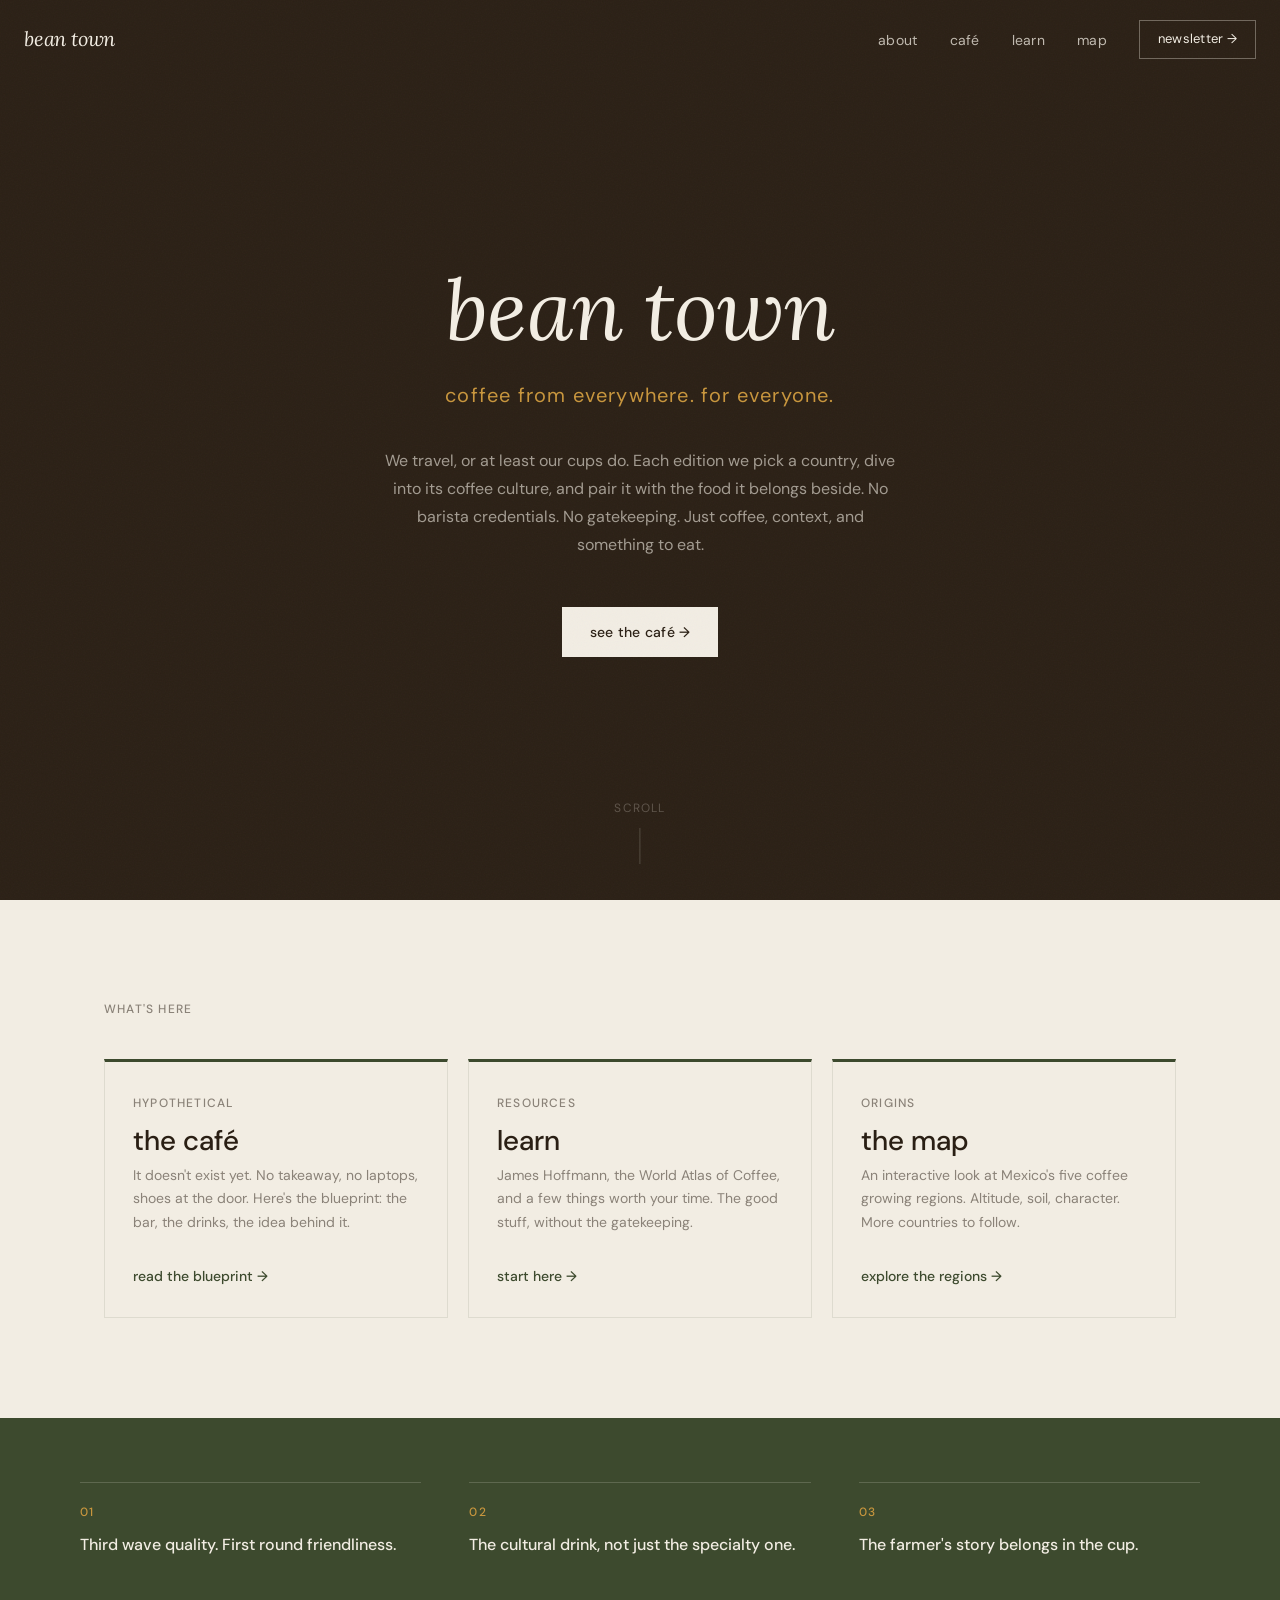
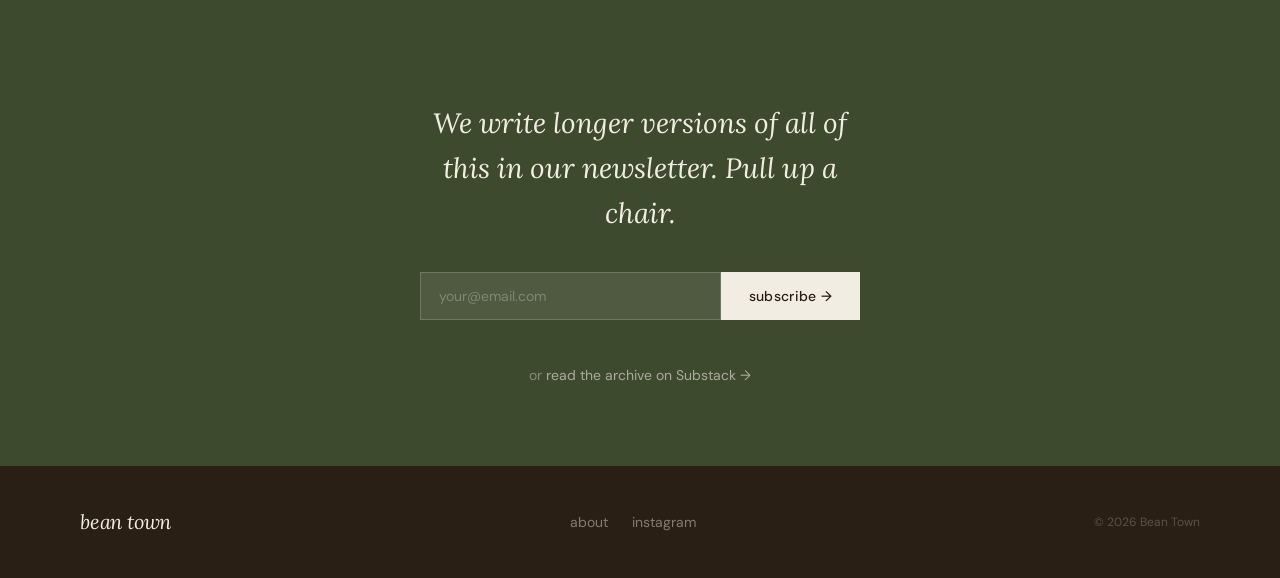
==== commit 1e317458: "Redesign site: Mexico map, simplified nav, cleared bios, leaner learn page - map.html: replaced Leaf" ====
--- a/index.html
+++ b/index.html
@@ -3,7 +3,7 @@
 <head>
   <meta charset="UTF-8">
   <meta name="viewport" content="width=device-width, initial-scale=1.0">
-  <title>Bean Town — coffee from everywhere. for everyone.</title>
+  <title>Bean Town, coffee from everywhere. for everyone.</title>
   <meta name="description" content="Bean Town is a coffee culture education brand. We explore the world through what people drink and what they eat alongside it. No gatekeeping. No extraction ratios.">
   <meta property="og:title" content="Bean Town">
   <meta property="og:description" content="Coffee from everywhere. For everyone.">
@@ -28,7 +28,6 @@
       <li><a href="cafe.html">café</a></li>
       <li><a href="learn.html">learn</a></li>
       <li><a href="map.html">map</a></li>
-      <li><a href="contact.html">contact</a></li>
       <!-- TODO: Replace # with Substack URL once set up -->
       <li><a href="#" class="btn btn--outline">newsletter →</a></li>
     </ul>
@@ -45,7 +44,6 @@
     <a href="cafe.html">café</a>
     <a href="learn.html">learn</a>
     <a href="map.html">map</a>
-    <a href="contact.html">contact</a>
     <!-- TODO: Replace # with Substack URL once set up -->
     <a href="#">newsletter →</a>
   </div>
@@ -57,56 +55,47 @@
       <p class="hero__wordmark logo-text logo-text--light">bean town</p>
       <p class="hero__tagline">coffee from everywhere. for everyone.</p>
       <p class="hero__intro">
-        We travel — or at least our cups do. Each edition we pick a country, dive into its coffee
+        We travel, or at least our cups do. Each edition we pick a country, dive into its coffee
         culture, and pair it with the food it belongs beside. No barista credentials. No gatekeeping.
         Just coffee, context, and something to eat.
       </p>
-      <a href="#editions" class="btn btn--cream">see the editions ↓</a>
+      <a href="cafe.html" class="btn btn--cream">see the café →</a>
       <span class="hero__scroll" aria-hidden="true">scroll</span>
     </section>
 
-    <!-- ─── Country editions ─── -->
-    <section class="editions" id="editions" aria-label="Country editions">
-      <p class="section-label">country editions</p>
+    <!-- ─── Explore ─── -->
+    <section class="editions" id="explore" aria-label="What we're building">
+      <p class="section-label">what's here</p>
       <div class="cards-grid">
 
         <article class="card">
-          <p class="card__country">Mexico</p>
-          <h2 class="card__prep">Café de olla</h2>
-          <p class="card__pairing">+ pan dulce</p>
+          <p class="card__country">hypothetical</p>
+          <h2 class="card__prep">the café</h2>
           <p class="card__copy">
-            Cinnamon, piloncillo, and a clay pot. Made slowly, drunk slowly,
-            usually before anything else happens in the day. This is the one
-            your abuela had a strong opinion about.
+            It doesn't exist yet. No takeaway, no laptops, shoes at the door.
+            Here's the blueprint: the bar, the drinks, the idea behind it.
           </p>
-          <!-- TODO: Replace # with Substack edition URL once published -->
-          <span class="card__link card__link--muted" aria-label="Coming soon">coming soon →</span>
+          <a href="cafe.html" class="card__link">read the blueprint →</a>
         </article>
 
         <article class="card">
-          <p class="card__country">Ethiopia</p>
-          <h2 class="card__prep">Jebena ceremony</h2>
-          <p class="card__pairing">+ roasted barley</p>
+          <p class="card__country">resources</p>
+          <h2 class="card__prep">learn</h2>
           <p class="card__copy">
-            Coffee was born here. The jebena ceremony — three rounds, same grounds,
-            each cup lighter than the last — might be the most important thing
-            anyone has ever done with a coffee plant.
+            James Hoffmann, the World Atlas of Coffee, and a few things worth your time.
+            The good stuff, without the gatekeeping.
           </p>
-          <!-- TODO: Replace # with Substack edition URL once published -->
-          <span class="card__link card__link--muted" aria-label="Coming soon">coming soon →</span>
+          <a href="learn.html" class="card__link">start here →</a>
         </article>
 
         <article class="card">
-          <p class="card__country">Japan</p>
-          <h2 class="card__prep">Kissaten drip</h2>
-          <p class="card__pairing">+ wagashi</p>
+          <p class="card__country">origins</p>
+          <h2 class="card__prep">the map</h2>
           <p class="card__copy">
-            Japan took coffee, slowed it down, and built a whole room around it.
-            The kissaten — a serious coffee shop, not a café — is one of the
-            quietest, most considered things you can walk into.
+            An interactive look at Mexico's five coffee growing regions.
+            Altitude, soil, character. More countries to follow.
           </p>
-          <!-- TODO: Replace # with Substack edition URL once published -->
-          <span class="card__link card__link--muted" aria-label="Coming soon">coming soon →</span>
+          <a href="map.html" class="card__link">explore the regions →</a>
         </article>
 
       </div>
@@ -158,8 +147,7 @@
         <li><a href="about.html">about</a></li>
         <!-- TODO: Replace # with Instagram URL once handle is confirmed -->
         <li><a href="#" aria-label="Bean Town on Instagram">instagram</a></li>
-        <li><a href="contact.html">contact</a></li>
-      </ul>
+        </ul>
       <p class="footer-copy">© 2026 Bean Town</p>
     </div>
   </footer>
